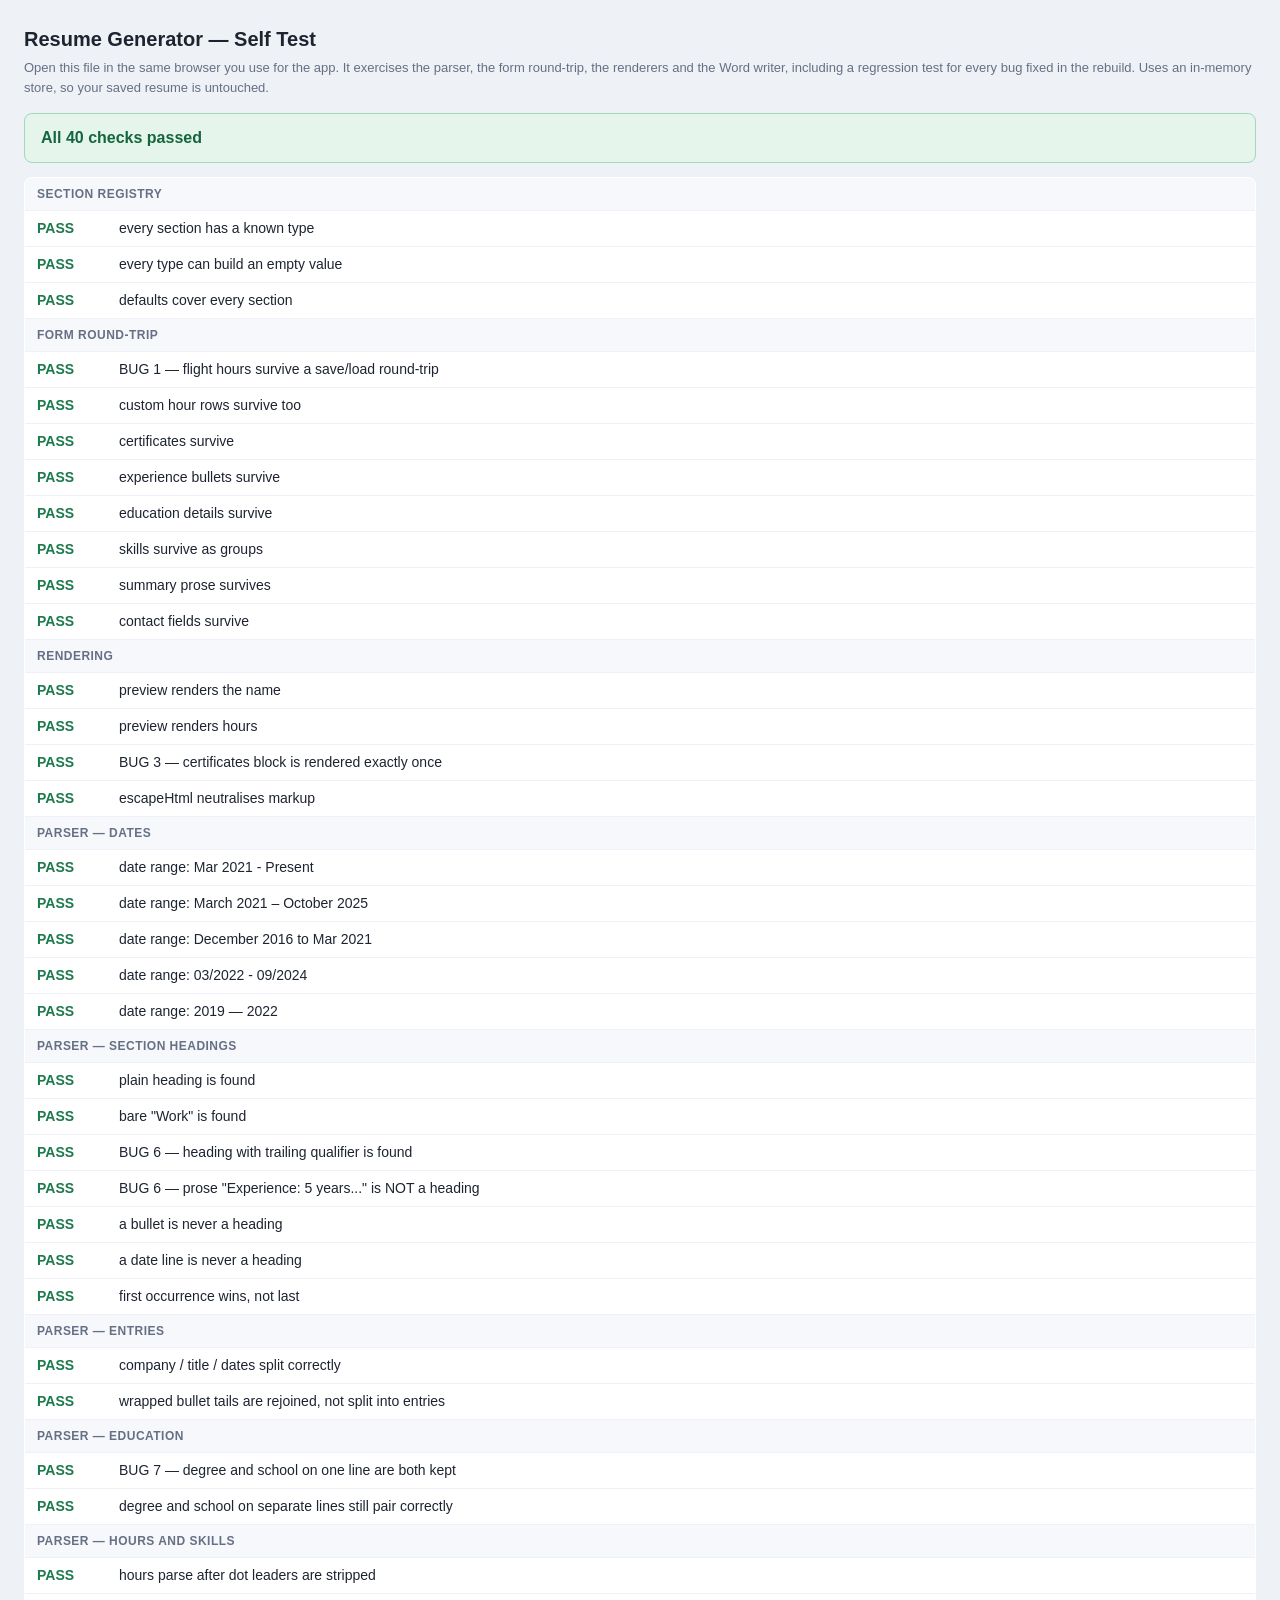
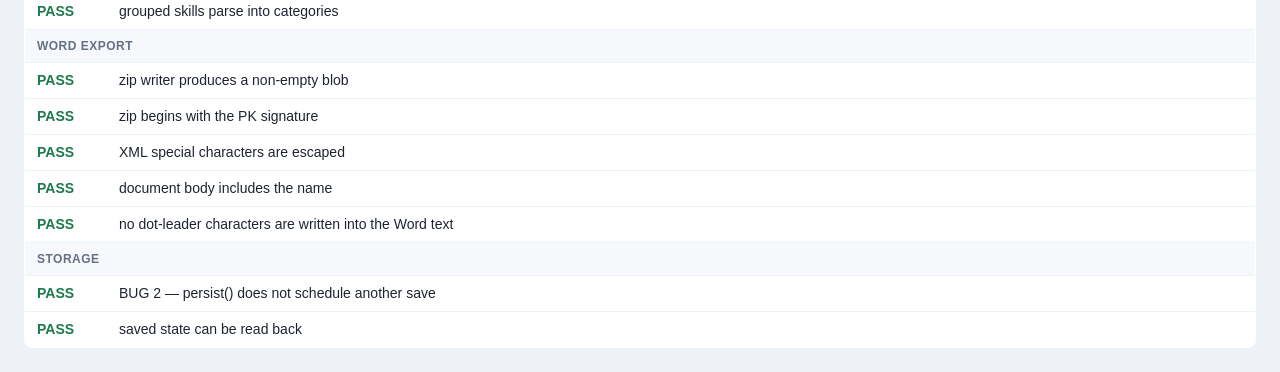
==== tests.html @ 4b126894 "Add Word export, fix two parser bugs, add a self-test page Word export (js/export-docx.js)   Writes " ====
<!DOCTYPE html>
<html lang="en">
<head>
<meta charset="UTF-8">
<meta name="viewport" content="width=device-width, initial-scale=1.0">
<title>Resume Generator — Self Test</title>
<style>
  body { font: 14px/1.5 -apple-system, "Segoe UI", Roboto, sans-serif; margin: 0; padding: 24px;
         background: #eef1f5; color: #1d2430; }
  h1 { font-size: 20px; margin: 0 0 4px; }
  .sub { color: #667085; margin: 0 0 16px; font-size: 13px; }
  #summary { font-size: 16px; font-weight: 700; padding: 12px 16px; border-radius: 8px; margin-bottom: 14px; }
  .allpass { background: #e6f5ec; color: #14663d; border: 1px solid #9fd9ba; }
  .anyfail { background: #fdecec; color: #8f1d17; border: 1px solid #f0a9a4; }
  table { border-collapse: collapse; width: 100%; background: #fff; border-radius: 8px; overflow: hidden;
          border: 1px solid #d9dee6; }
  td { padding: 7px 12px; border-top: 1px solid #eef1f5; vertical-align: top; }
  tr:first-child td { border-top: none; }
  .ok { color: #1d7a4c; font-weight: 700; width: 58px; }
  .no { color: #b3261e; font-weight: 700; width: 58px; }
  .grp td { background: #f6f8fb; font-weight: 700; font-size: 12px; text-transform: uppercase;
            letter-spacing: .04em; color: #667085; }
  .detail { color: #b3261e; font-size: 12px; font-family: ui-monospace, Consolas, monospace; }
  #scaffold { display: none; }
</style>
</head>
<body>

<h1>Resume Generator — Self Test</h1>
<p class="sub">Open this file in the same browser you use for the app. It exercises the parser,
the form round-trip, the renderers and the Word writer, including a regression test for every
bug fixed in the rebuild. Uses an in-memory store, so your saved resume is untouched.</p>
<div id="summary">Running…</div>
<table id="results"></table>

<!-- Minimal DOM the app modules expect. Hidden; tests drive it directly. -->
<div id="scaffold">
  <div class="form-panel" id="form-panel">
    <input id="fullName"><input id="address"><input id="phone"><input id="email"><input id="links">
    <div id="section-toggles"></div>
    <div id="sections-host"></div>
    <input type="checkbox" id="twoColHours">
    <span id="autoSaveIndicator"></span>
    <input type="file" id="resumeFile"><span id="fileName"></span><div id="importStatus"></div>
  </div>
  <div id="preview-tab" class="tab-content active"><div id="resume-preview"></div></div>
  <div id="suggestions-tab" class="tab-content">
    <div id="spelling-errors"></div><div id="word-suggestions"></div>
  </div>
</div>

<script>
// Isolate storage BEFORE the app loads, so tests never touch a real saved resume.
(function () {
  const mem = {};
  const shim = {
    getItem: k => (k in mem ? mem[k] : null),
    setItem: (k, v) => { mem[k] = String(v); },
    removeItem: k => { delete mem[k]; },
    clear: () => { for (const k in mem) delete mem[k]; }
  };
  try { Object.defineProperty(window, 'localStorage', { value: shim, configurable: true }); }
  catch (e) { console.warn('storage shim failed; tests may persist', e); }
})();
</script>

<script src="js/sections.js"></script>
<script src="js/form.js"></script>
<script src="js/spell.js"></script>
<script src="js/render.js"></script>
<script src="js/export-docx.js"></script>
<script src="js/import.js"></script>
<script src="js/app.js"></script>

<script>
const results = [];
let group = '';
const G = name => { group = name; results.push({ grp: name }); };

function check(name, fn) {
  let pass = false, detail = '';
  try {
    const r = fn();
    pass = r === true || r === undefined;
    if (!pass) detail = String(r);
  } catch (e) {
    detail = e && e.message ? e.message : String(e);
  }
  results.push({ name: name, pass: pass, detail: detail });
}

const eq = (a, b, what) => a === b ? true : (what || '') + ' expected ' + JSON.stringify(b) + ', got ' + JSON.stringify(a);
const line = (text, o) => Object.assign(
  { text: text, cols: [text], level: 0, bullet: false, x: 0, size: 10, bold: false, hdr: false }, o || {});

/* ---------------- registry ---------------- */
G('Section registry');
check('every section has a known type', () =>
  SECTIONS.every(s => TYPES[s.type]) || 'a section references a missing type');
check('every type can build an empty value', () =>
  Object.keys(TYPES).every(k => typeof TYPES[k].empty === 'function'));
check('defaults cover every section', () =>
  eq(Object.keys(DEFAULT_TITLES).length, SECTIONS.length, 'title count'));

/* ---------------- form round-trip ---------------- */
G('Form round-trip');
const sample = {
  fullName: 'Test Pilot', address: 'Phoenix, AZ', phone: '(555) 555-5555',
  email: 't@example.com', links: '',
  hours: [{ label: 'Total Time', value: '408' }, { label: 'Dual Given', value: '77' }],
  certificates: ['Commercial ASEL', 'CFI'],
  experience: [{ company: 'Acme Air', title: 'Line Pilot', startDate: 'Jan 2024', endDate: 'Present', bullets: ['Flew things.'] }],
  education: [{ institution: 'ASU', degree: 'B.A. Business', date: 'May 2019', details: ['GPA: 3.5'] }],
  skills: [{ category: 'Tools', items: ['G1000', 'ForeFlight'] }],
  summary: 'A summary.',
  _enabled: { summary: true, skills: true, certificates: true, hours: true, experience: true, education: true }
};
populateAll(sample);
const back = gatherAll();

check('BUG 1 — flight hours survive a save/load round-trip', () => {
  if (!back.hours || back.hours.length !== 2) return 'hours lost: ' + JSON.stringify(back.hours);
  return eq(back.hours[0].value, '408', 'Total Time');
});
check('custom hour rows survive too', () => eq(back.hours[1].label, 'Dual Given'));
check('certificates survive', () => eq(back.certificates.length, 2, 'cert count'));
check('experience bullets survive', () => eq(back.experience[0].bullets[0], 'Flew things.'));
check('education details survive', () => eq(back.education[0].details[0], 'GPA: 3.5'));
check('skills survive as groups', () => eq(back.skills[0].items.length, 2, 'skill items'));
check('summary prose survives', () => eq(back.summary, 'A summary.'));
check('contact fields survive', () => eq(back.fullName, 'Test Pilot'));

/* ---------------- rendering ---------------- */
G('Rendering');
generateResume();
const html = document.getElementById('resume-preview').innerHTML;
check('preview renders the name', () => html.indexOf('Test Pilot') !== -1 || 'name missing from preview');
check('preview renders hours', () => html.indexOf('408') !== -1 || 'hours missing from preview');
check('BUG 3 — certificates block is rendered exactly once', () => {
  const n = (html.match(/Certificates and Ratings/g) || []).length;
  return n <= 1 ? true : 'rendered ' + n + ' times';
});
check('escapeHtml neutralises markup', () =>
  eq(escapeHtml('<img src=x onerror=1>'), '&lt;img src=x onerror=1&gt;'));

/* ---------------- parser: dates ---------------- */
G('Parser — dates');
[['Mar 2021 - Present', 'Mar 2021', 'Present'],
 ['March 2021 – October 2025', 'March 2021', 'October 2025'],
 ['December 2016 to Mar 2021', 'December 2016', 'Mar 2021'],
 ['03/2022 - 09/2024', '03/2022', '09/2024'],
 ['2019 — 2022', '2019', '2022']].forEach(c => {
  check('date range: ' + c[0], () => {
    const d = takeDates('Job Title ' + c[0]);
    return d[0] === c[1] && d[1] === c[2] ? true : 'got ' + JSON.stringify([d[0], d[1]]);
  });
});

/* ---------------- parser: headings ---------------- */
G('Parser — section headings');
check('plain heading is found', () => eq(isHeader(line('Work Experience'), 10), 'experience'));
check('bare "Work" is found', () => eq(isHeader(line('Work', { bold: true }), 10), 'experience'));
check('BUG 6 — heading with trailing qualifier is found', () =>
  eq(isHeader(line('FLIGHT HOURS — AS OF JUNE 2026', { bold: true }), 10), 'hours'));
check('BUG 6 — prose "Experience: 5 years..." is NOT a heading', () =>
  eq(isHeader(line('Experience: 5 years of flying in the desert southwest'), 10), null));
check('a bullet is never a heading', () =>
  eq(isHeader(line('• Education and outreach for pilots', { bullet: true }), 10), null));
check('a date line is never a heading', () =>
  eq(isHeader(line('January 2025 - August 2026'), 10), null));
check('first occurrence wins, not last', () => {
  const s = splitSections([line('Work Experience', { bold: true }), line('Acme Air'),
                           line('Experience running things')]);
  return s.sections.experience.length >= 1 || 'section body lost';
});

/* ---------------- parser: entries ---------------- */
G('Parser — entries');
check('company / title / dates split correctly', () => {
  const e = parseEntries([
    line('WPG Americas, Scottsdale, AZ', { bold: true, level: 2 }),
    line('Data Analyst & Operations - March 2021 – October 2025', { level: 3 }),
    line('• Did a thing.', { bullet: true })
  ], false);
  if (e.length !== 1) return 'expected 1 entry, got ' + e.length;
  if (e[0].company.indexOf('WPG') === -1) return 'company wrong: ' + e[0].company;
  if (e[0].title.indexOf('Data Analyst') === -1) return 'title wrong: ' + e[0].title;
  return eq(e[0].startDate, 'March 2021', 'start date');
});
check('wrapped bullet tails are rejoined, not split into entries', () => {
  const e = parseEntries([
    line('Acme Air', { x: 40, bold: true }),
    line('Pilot - Jan 2024 - Present', { x: 40 }),
    line('• A long bullet that wraps onto', { x: 50, bullet: true }),
    line('a second line with no glyph', { x: 50 })
  ], false);
  if (e.length !== 1) return 'fragmented into ' + e.length + ' entries';
  return e[0].bullets.length === 1 ? true : 'bullet split into ' + e[0].bullets.length;
});

/* ---------------- parser: education ---------------- */
G('Parser — education');
check('BUG 7 — degree and school on one line are both kept', () => {
  const e = parseEdu([line('B.S., Information Technology Management — Northern Arizona University, Flagstaff, AZ — May 2020 — GPA 3.99')]);
  if (e.length !== 1) return 'expected 1 entry, got ' + e.length;
  if (!e[0].degree) return 'degree dropped';
  if (e[0].institution.indexOf('Northern Arizona') === -1) return 'institution wrong: ' + e[0].institution;
  return true;
});
check('degree and school on separate lines still pair correctly', () => {
  const e = parseEdu([line('Bachelor of Science in IT'), line('Northern Arizona University'),
                      line('Associate of Applied Science'), line('Mesa Community College')]);
  return e.length === 2 ? true : 'expected 2 entries, got ' + e.length;
});

/* ---------------- parser: hours & skills ---------------- */
G('Parser — hours and skills');
check('hours parse after dot leaders are stripped', () => {
  const h = parseHours([line('Total Hours 408'), line('Multi Engine 76')]);
  if (h.length !== 2) return 'got ' + h.length + ' rows';
  return eq(h[0].value, '408', 'value');
});
check('grouped skills parse into categories', () => {
  const s = parseSkills([line('Programming: Python, SQL, VBA')]);
  if (s.length !== 1) return 'got ' + s.length + ' groups';
  return eq(s[0].items.length, 3, 'item count');
});

/* ---------------- Word export ---------------- */
G('Word export');
check('zip writer produces a non-empty blob', () => {
  const blob = zipStore(docxParts(back));
  return blob && blob.size > 500 ? true : 'blob too small: ' + (blob && blob.size);
});
check('zip begins with the PK signature', () => {
  const blob = zipStore([{ name: 'a.xml', data: '<a/>' }]);
  return blob.size > 0 || 'empty zip';
});
check('XML special characters are escaped', () =>
  eq(xmlEsc('Sales & Ops <test>'), 'Sales &amp; Ops &lt;test&gt;'));
check('document body includes the name', () => {
  const parts = docxParts(back);
  const doc = parts.filter(p => p.name === 'word/document.xml')[0];
  return doc.data.indexOf('Test Pilot') !== -1 || 'name missing from document.xml';
});
check('no dot-leader characters are written into the Word text', () => {
  const doc = docxParts(back).filter(p => p.name === 'word/document.xml')[0];
  return /\.{4,}/.test(doc.data) ? 'dot leaders found in document.xml' : true;
});

/* ---------------- storage ---------------- */
G('Storage');
check('BUG 2 — persist() does not schedule another save', () => {
  const realSetTimeout = window.setTimeout;
  let scheduled = 0;
  window.setTimeout = function () { scheduled++; return realSetTimeout.apply(window, arguments); };
  try { persist(); } finally { window.setTimeout = realSetTimeout; }
  return scheduled === 0 ? true : 'persist scheduled ' + scheduled + ' timer(s) — recursion risk';
});
check('saved state can be read back', () => {
  persist();
  const raw = localStorage.getItem('resumeData');
  if (!raw) return 'nothing saved';
  const d = JSON.parse(raw);
  return d.hours && d.hours.length === 2 ? true : 'hours missing from saved state';
});

/* ---------------- report ---------------- */
const table = document.getElementById('results');
let pass = 0, fail = 0;
results.forEach(r => {
  const tr = document.createElement('tr');
  if (r.grp) {
    tr.className = 'grp';
    tr.innerHTML = '<td colspan="2">' + r.grp + '</td>';
  } else {
    if (r.pass) pass++; else fail++;
    tr.innerHTML = '<td class="' + (r.pass ? 'ok">PASS' : 'no">FAIL') + '</td><td>' +
      r.name + (r.detail ? '<div class="detail">' + r.detail + '</div>' : '') + '</td>';
  }
  table.appendChild(tr);
});
const sum = document.getElementById('summary');
sum.className = fail ? 'anyfail' : 'allpass';
sum.textContent = fail ? (fail + ' failing, ' + pass + ' passing') : ('All ' + pass + ' checks passed');
</script>
</body>
</html>
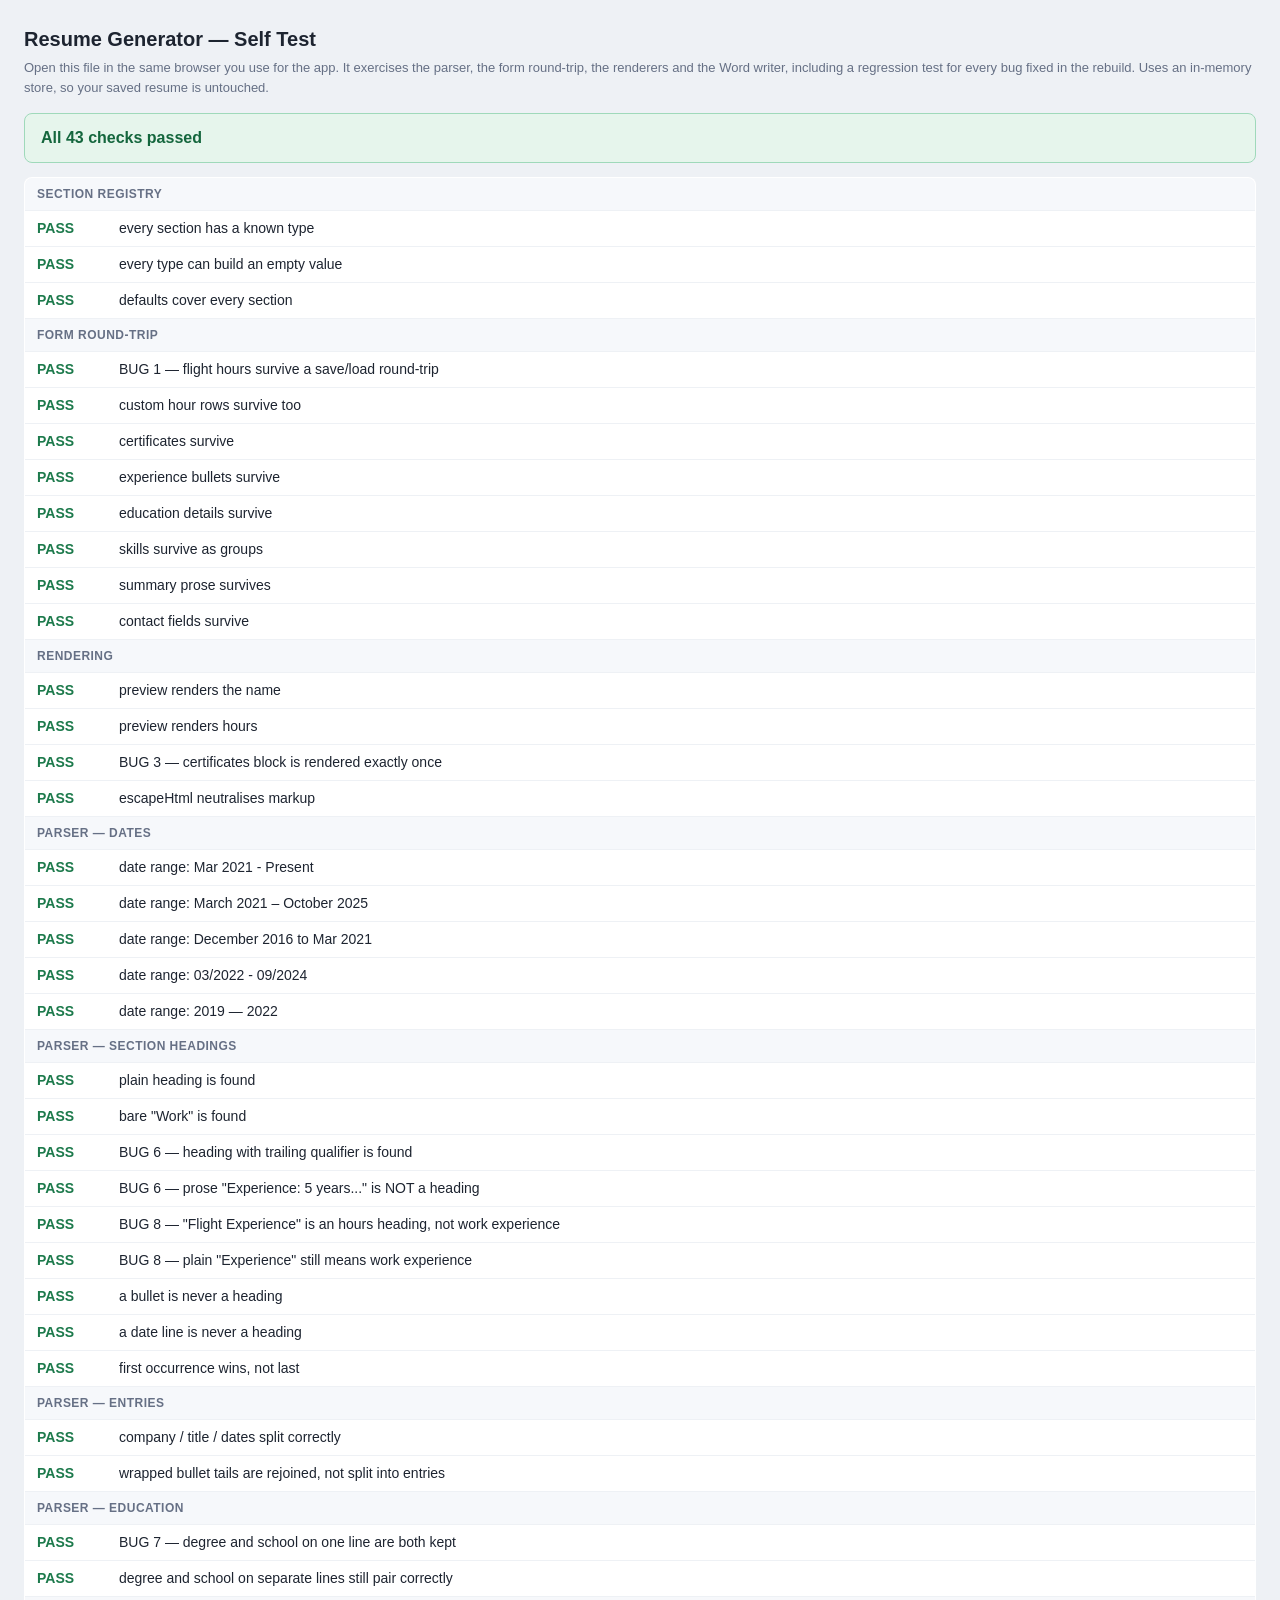
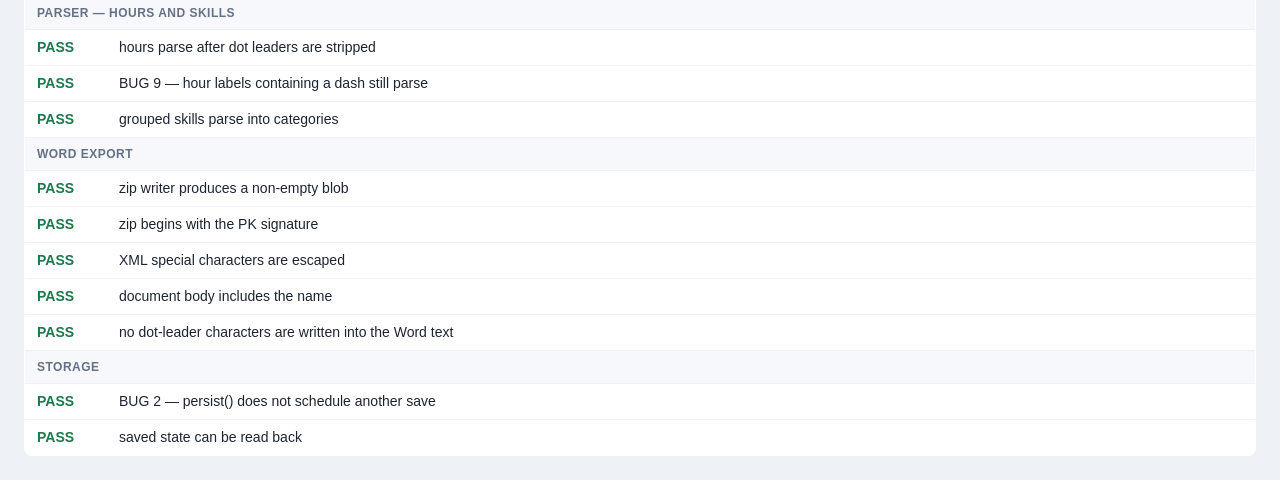
==== commit c072a6dc: "Recognise "Flight Experience" heading; allow dashes in hour labels Two failures found while building" ====
--- a/tests.html
+++ b/tests.html
@@ -164,6 +164,10 @@
   eq(isHeader(line('FLIGHT HOURS — AS OF JUNE 2026', { bold: true }), 10), 'hours'));
 check('BUG 6 — prose "Experience: 5 years..." is NOT a heading', () =>
   eq(isHeader(line('Experience: 5 years of flying in the desert southwest'), 10), null));
+check('BUG 8 — "Flight Experience" is an hours heading, not work experience', () =>
+  eq(isHeader(line('Flight Experience', { bold: true }), 10), 'hours'));
+check('BUG 8 — plain "Experience" still means work experience', () =>
+  eq(isHeader(line('Experience', { bold: true }), 10), 'experience'));
 check('a bullet is never a heading', () =>
   eq(isHeader(line('• Education and outreach for pilots', { bullet: true }), 10), null));
 check('a date line is never a heading', () =>
@@ -219,6 +223,11 @@
   const h = parseHours([line('Total Hours 408'), line('Multi Engine 76')]);
   if (h.length !== 2) return 'got ' + h.length + ' rows';
   return eq(h[0].value, '408', 'value');
+});
+check('BUG 9 — hour labels containing a dash still parse', () => {
+  const h = parseHours([line('Instrument — Simulated 99.5'), line('Multi-Engine PIC 9.9')]);
+  if (h.length !== 2) return 'got ' + h.length + ' rows, expected 2';
+  return eq(h[0].value, '99.5', 'simulated instrument');
 });
 check('grouped skills parse into categories', () => {
   const s = parseSkills([line('Programming: Python, SQL, VBA')]);
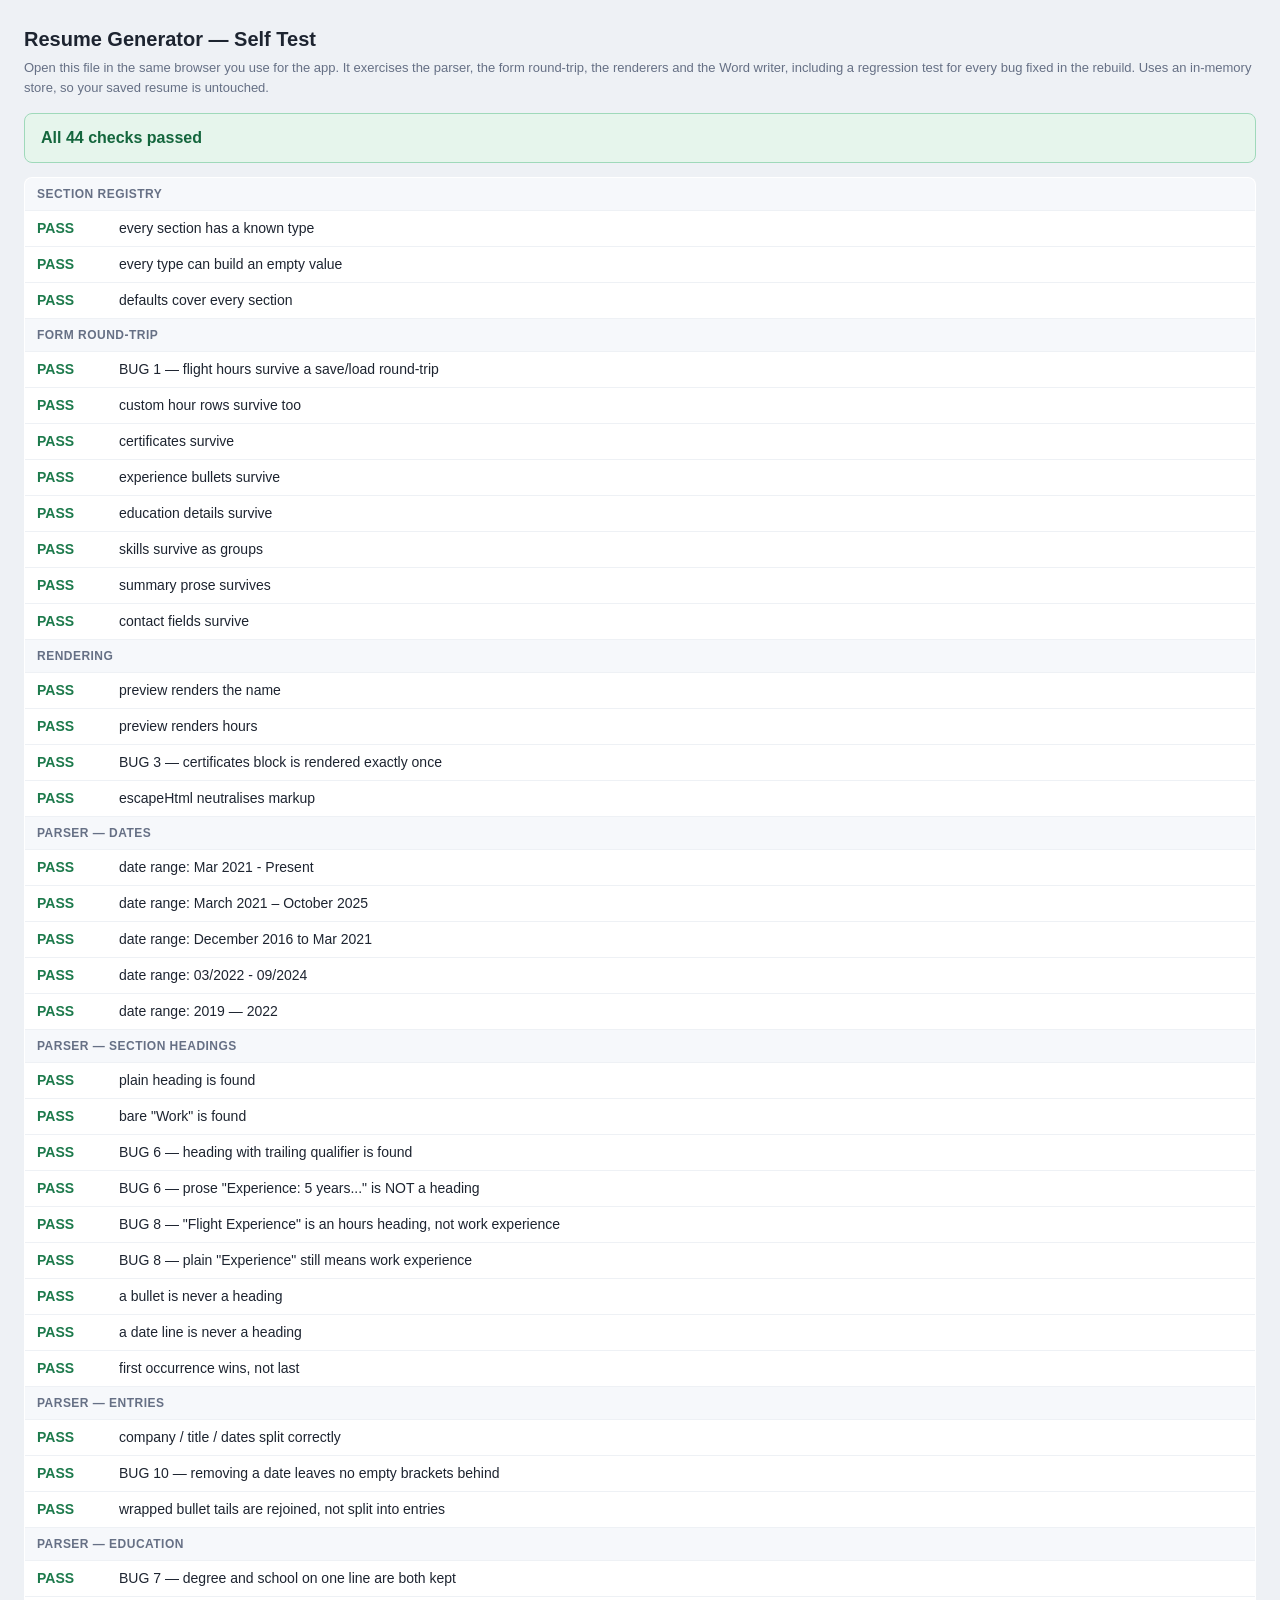
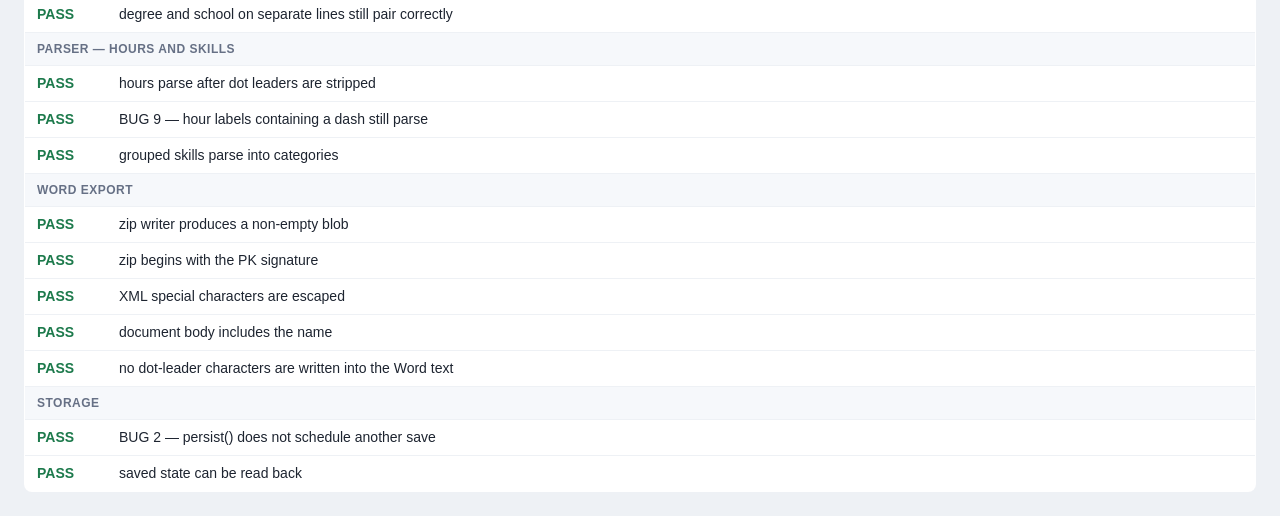
==== commit 662428c6: "Drop empty brackets left behind when a date is removed Found in a real export: importing "Data Intel" ====
--- a/tests.html
+++ b/tests.html
@@ -191,6 +191,14 @@
   if (e[0].title.indexOf('Data Analyst') === -1) return 'title wrong: ' + e[0].title;
   return eq(e[0].startDate, 'March 2021', 'start date');
 });
+check('BUG 10 — removing a date leaves no empty brackets behind', () => {
+  const e = parseEntries([
+    line('Acme Air', { bold: true }),
+    line('Developer (Oct 2025 - Present) · Analyst (Mar 2021 - Oct 2025)')
+  ], false);
+  const joined = e.map(x => x.company + '|' + x.title).join(' ');
+  return /\(\s*\)/.test(joined) ? 'empty parens survived: ' + joined : true;
+});
 check('wrapped bullet tails are rejoined, not split into entries', () => {
   const e = parseEntries([
     line('Acme Air', { x: 40, bold: true }),
